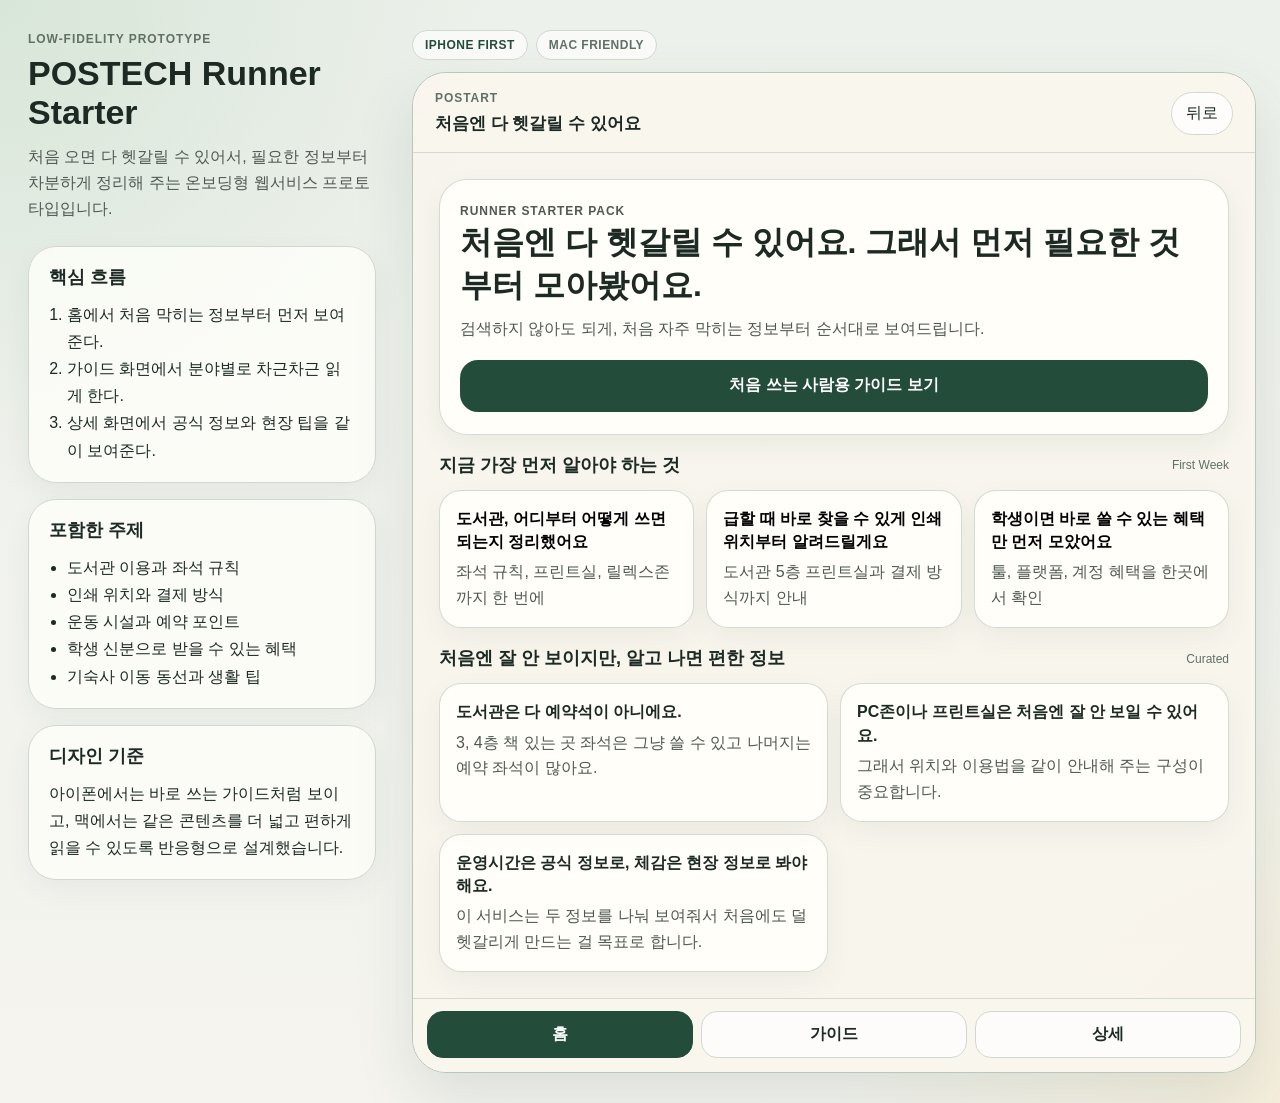
==== docs/index.html @ 5cf9f1f1 "Add seat reservation app guidance" ====
<!DOCTYPE html>
<html lang="ko">
  <head>
    <meta charset="UTF-8" />
    <meta name="viewport" content="width=device-width, initial-scale=1.0" />
    <title>POSTECH Runner Starter Prototype</title>
    <link rel="stylesheet" href="./styles.css?v=3" />
  </head>
  <body>
    <div class="app-shell">
      <aside class="overview-panel">
        <p class="eyebrow">Low-Fidelity Prototype</p>
        <h1>POSTECH Runner Starter</h1>
        <p class="intro">
          처음 오면 다 헷갈릴 수 있어서, 필요한 정보부터 차분하게 정리해 주는
          온보딩형 웹서비스 프로토타입입니다.
        </p>

        <div class="overview-card">
          <h2>핵심 흐름</h2>
          <ol>
            <li>홈에서 처음 막히는 정보부터 먼저 보여준다.</li>
            <li>가이드 화면에서 분야별로 차근차근 읽게 한다.</li>
            <li>상세 화면에서 공식 정보와 현장 팁을 같이 보여준다.</li>
          </ol>
        </div>

        <div class="overview-card">
          <h2>포함한 주제</h2>
          <ul>
            <li>도서관 이용과 좌석 규칙</li>
            <li>인쇄 위치와 결제 방식</li>
            <li>운동 시설과 예약 포인트</li>
            <li>학생 신분으로 받을 수 있는 혜택</li>
            <li>기숙사 이동 동선과 생활 팁</li>
          </ul>
        </div>

        <div class="overview-card desktop-note">
          <h2>디자인 기준</h2>
          <p>
            아이폰에서는 바로 쓰는 가이드처럼 보이고, 맥에서는 같은 콘텐츠를 더
            넓고 편하게 읽을 수 있도록 반응형으로 설계했습니다.
          </p>
        </div>
      </aside>

      <main class="phone-stage">
        <div class="device-caption">
          <span class="device-chip">iPhone First</span>
          <span class="device-chip secondary">Mac Friendly</span>
        </div>

        <div class="phone-frame">
          <header class="top-bar">
            <div>
              <p class="app-name">POSTART</p>
              <strong id="screenTitle">처음엔 다 헷갈릴 수 있어요</strong>
            </div>
            <button class="ghost-btn" id="backButton" disabled>뒤로</button>
          </header>

          <section class="screen active" data-screen="home">
            <div class="hero-card">
              <p class="label">Runner Starter Pack</p>
              <h2>처음엔 다 헷갈릴 수 있어요. 그래서 먼저 필요한 것부터 모아봤어요.</h2>
              <p>
                검색하지 않아도 되게, 처음 자주 막히는 정보부터 순서대로 보여드립니다.
              </p>
              <button class="primary-btn" data-open-screen="guide">처음 쓰는 사람용 가이드 보기</button>
            </div>

            <section class="content-block">
              <div class="block-header">
                <h3>지금 가장 먼저 알아야 하는 것</h3>
                <span>First Week</span>
              </div>
              <div class="card-list">
                <button class="info-card" data-detail="library">
                  <strong>도서관, 어디부터 어떻게 쓰면 되는지 정리했어요</strong>
                  <p>좌석 규칙, 프린트실, 릴렉스존까지 한 번에</p>
                </button>
                <button class="info-card" data-detail="printing">
                  <strong>급할 때 바로 찾을 수 있게 인쇄 위치부터 알려드릴게요</strong>
                  <p>도서관 5층 프린트실과 결제 방식까지 안내</p>
                </button>
                <button class="info-card" data-detail="benefits">
                  <strong>학생이면 바로 쓸 수 있는 혜택만 먼저 모았어요</strong>
                  <p>툴, 플랫폼, 계정 혜택을 한곳에서 확인</p>
                </button>
              </div>
            </section>

            <section class="content-block">
              <div class="block-header">
                <h3>처음엔 잘 안 보이지만, 알고 나면 편한 정보</h3>
                <span>Curated</span>
              </div>
              <div class="tip-stack">
                <article class="tip-card">
                  <strong>도서관은 다 예약석이 아니에요.</strong>
                  <p>3, 4층 책 있는 곳 좌석은 그냥 쓸 수 있고 나머지는 예약 좌석이 많아요.</p>
                </article>
                <article class="tip-card">
                  <strong>PC존이나 프린트실은 처음엔 잘 안 보일 수 있어요.</strong>
                  <p>그래서 위치와 이용법을 같이 안내해 주는 구성이 중요합니다.</p>
                </article>
                <article class="tip-card">
                  <strong>운영시간은 공식 정보로, 체감은 현장 정보로 봐야 해요.</strong>
                  <p>이 서비스는 두 정보를 나눠 보여줘서 처음에도 덜 헷갈리게 만드는 걸 목표로 합니다.</p>
                </article>
              </div>
            </section>
          </section>

          <section class="screen" data-screen="guide">
            <section class="content-block">
              <div class="block-header">
                <h3>처음 쓰는 사람용 전체 가이드</h3>
                <span>5 Topics</span>
              </div>
              <div class="guide-sections">
                <button class="guide-card" data-detail="library">
                  <div>
                    <p class="category-tag">공간 이용</p>
                    <strong>도서관 / 그라운드 / 24 커뮤니티센터</strong>
                  </div>
                  <p>혼자 집중, 팀플, 휴식에 맞는 공간과 규칙을 차근차근 정리</p>
                </button>
                <button class="guide-card" data-detail="printing">
                  <div>
                    <p class="category-tag">인쇄</p>
                    <strong>도서관 프린트실과 대체 동선</strong>
                  </div>
                  <p>어디서, 어떻게, 얼마에 인쇄할 수 있는지 먼저 알려드리기</p>
                </button>
                <button class="guide-card" data-detail="fitness">
                  <div>
                    <p class="category-tag">운동</p>
                    <strong>체육관 / 풋살장 / POSPLEX</strong>
                  </div>
                  <p>무료로 시작할 수 있는 곳과 예약이 필요한 곳을 구분해서 안내</p>
                </button>
                <button class="guide-card" data-detail="benefits">
                  <div>
                    <p class="category-tag">혜택</p>
                    <strong>학생 계정과 쓸 수 있는 툴 모음</strong>
                  </div>
                  <p>놓치기 쉬운 툴, 플랫폼, 학생 자격 혜택을 모아서 정리</p>
                </button>
                <button class="guide-card" data-detail="life">
                  <div>
                    <p class="category-tag">생활 팁</p>
                    <strong>기숙사 이동, 자주 놓치는 규칙, 안전 메모</strong>
                  </div>
                  <p>검색보다 누가 먼저 알려줘야 덜 헤매는 팁들</p>
                </button>
              </div>
            </section>
          </section>

          <section class="screen" data-screen="detail">
            <article class="detail-hero">
              <p id="detailCategory" class="label">공간 이용</p>
              <h2 id="detailTitle">도서관</h2>
              <p id="detailSummary">
                처음 오는 러너가 가장 자주 쓰게 되는 공간. 좌석 규칙과 인쇄 위치를 함께 알면 훨씬 편합니다.
              </p>
              <div class="location-strip">
                <div>
                  <strong id="detailLocationTitle">어디에 있나요?</strong>
                  <p id="detailLocationText">학교 공식 캠퍼스맵에서 건물명을 검색해 위치를 바로 확인할 수 있어요.</p>
                </div>
                <div class="detail-actions">
                  <a
                    id="detailMapLink"
                    class="map-btn"
                    href="https://www.postech.ac.kr/kor/university-introduction/campus_map.do"
                    target="_blank"
                    rel="noreferrer"
                  >
                    캠퍼스 안내에서 보기
                  </a>
                  <a
                    id="detailGuideLink"
                    class="map-btn secondary"
                    href="https://library.postech.ac.kr/about/library-use-guide/byuser-guide/undergraduate-student/"
                    target="_blank"
                    rel="noreferrer"
                  >
                    공식 안내 보기
                  </a>
                </div>
              </div>
            </article>

            <section class="content-block detail-grid">
              <article class="detail-card">
                <h3>이런 사람에게 추천</h3>
                <ul id="detailAudience"></ul>
              </article>

              <article class="detail-card">
                <h3>먼저 알아야 할 것</h3>
                <ul id="detailChecklist"></ul>
              </article>

              <article class="detail-card" id="detailToolCard">
                <h3>준비해두면 좋은 앱/서비스</h3>
                <ul id="detailTools"></ul>
              </article>

              <article class="detail-card">
                <h3>공식 정보</h3>
                <ul id="detailOfficial"></ul>
              </article>

              <article class="detail-card">
                <h3>현장 팁</h3>
                <ul id="detailField"></ul>
              </article>
            </section>
          </section>

          <nav class="bottom-nav">
            <button class="nav-btn active" data-open-screen="home">홈</button>
            <button class="nav-btn" data-open-screen="guide">가이드</button>
            <button class="nav-btn" data-open-screen="detail">상세</button>
          </nav>
        </div>
      </main>
    </div>

    <script src="./app.js?v=3"></script>
  </body>
</html>
---- docs/styles.css ----
:root {
  --bg: #edf1eb;
  --bg-accent: #f4ecdc;
  --ink: #1d2a24;
  --muted: #617066;
  --line: #d0d8cf;
  --card: rgba(255, 254, 249, 0.92);
  --card-strong: #fffef9;
  --soft: #f6f3eb;
  --accent: #234c3b;
  --accent-soft: #dfe9df;
  --radius-xl: 28px;
  --radius-lg: 22px;
  --radius-md: 16px;
  --shadow-lg: 0 24px 60px rgba(35, 76, 59, 0.12);
  --shadow-md: 0 10px 28px rgba(35, 76, 59, 0.06);
}

* {
  box-sizing: border-box;
}

html,
body {
  margin: 0;
  min-height: 100%;
}

body {
  background:
    radial-gradient(circle at top left, rgba(213, 228, 214, 0.88), transparent 30%),
    radial-gradient(circle at bottom right, rgba(246, 236, 213, 0.72), transparent 26%),
    linear-gradient(180deg, var(--bg) 0%, #f5f4ef 100%);
  color: var(--ink);
  font-family: "Pretendard Variable", "Apple SD Gothic Neo", sans-serif;
}

button,
a {
  font: inherit;
}

.app-shell {
  min-height: 100vh;
  display: grid;
  grid-template-columns: 1fr;
}

.overview-panel {
  display: none;
}

.phone-stage {
  width: 100%;
  padding: 0;
}

.device-caption {
  display: none;
}

.device-chip {
  display: inline-flex;
  align-items: center;
  justify-content: center;
  min-height: 30px;
  padding: 0 12px;
  border-radius: 999px;
  background: rgba(255, 255, 255, 0.68);
  border: 1px solid var(--line);
  color: var(--accent);
  font-size: 12px;
  font-weight: 700;
  letter-spacing: 0.04em;
  text-transform: uppercase;
}

.device-chip.secondary {
  color: var(--muted);
}

.phone-frame {
  width: 100%;
  min-height: 100vh;
  background: transparent;
  display: grid;
  grid-template-rows: auto 1fr auto;
}

.top-bar {
  position: sticky;
  top: 0;
  z-index: 10;
  display: flex;
  align-items: center;
  justify-content: space-between;
  gap: 16px;
  padding: env(safe-area-inset-top, 0px) 20px 14px;
  background: rgba(249, 246, 238, 0.92);
  backdrop-filter: blur(16px);
  border-bottom: 1px solid rgba(208, 216, 207, 0.9);
}

.app-name,
.eyebrow,
.label,
.category-tag {
  margin: 0 0 8px;
  color: var(--muted);
  font-size: 12px;
  font-weight: 700;
  letter-spacing: 0.08em;
  text-transform: uppercase;
}

.top-bar strong {
  display: block;
  font-size: 17px;
  line-height: 1.35;
}

.ghost-btn,
.nav-btn,
.info-card,
.guide-card {
  appearance: none;
  border: none;
  background: transparent;
  text-align: left;
}

.ghost-btn {
  flex-shrink: 0;
  padding: 10px 14px;
  border-radius: 999px;
  border: 1px solid var(--line);
  background: rgba(255, 255, 255, 0.8);
  color: var(--ink);
}

.screen {
  display: none;
  padding: 18px 18px 28px;
}

.screen.active {
  display: block;
}

.hero-card,
.detail-hero,
.info-card,
.guide-card,
.tip-card,
.detail-card {
  background: var(--card);
  border: 1px solid rgba(208, 216, 207, 0.92);
  box-shadow: var(--shadow-md);
}

.hero-card,
.detail-hero {
  border-radius: var(--radius-xl);
  padding: 22px 20px;
}

.hero-card h2,
.detail-hero h2 {
  margin: 0 0 10px;
  font-size: 28px;
  line-height: 1.32;
}

.hero-card p,
.detail-hero p,
.intro,
.tip-card p,
.info-card p,
.guide-card p {
  margin: 0;
  color: #4f5852;
  line-height: 1.62;
}

.primary-btn {
  margin-top: 18px;
  width: 100%;
  min-height: 52px;
  padding: 14px 18px;
  border: none;
  border-radius: 18px;
  background: var(--accent);
  color: white;
  font-weight: 700;
}

.content-block {
  margin-top: 18px;
}

.block-header {
  display: flex;
  align-items: center;
  justify-content: space-between;
  gap: 12px;
  margin-bottom: 12px;
}

.block-header h3 {
  margin: 0;
  font-size: 18px;
  line-height: 1.4;
}

.block-header span {
  color: var(--muted);
  font-size: 12px;
  white-space: nowrap;
}

.card-list,
.guide-sections,
.tip-stack,
.detail-grid {
  display: grid;
  gap: 12px;
}

.info-card,
.guide-card,
.tip-card,
.detail-card {
  width: 100%;
  border-radius: var(--radius-lg);
  padding: 16px;
}

.info-card strong,
.guide-card strong,
.tip-card strong {
  display: block;
  margin-bottom: 6px;
  font-size: 16px;
  line-height: 1.45;
}

.category-tag {
  margin-bottom: 6px;
}

.location-strip {
  margin-top: 18px;
  display: grid;
  gap: 14px;
  padding: 14px;
  border-radius: 20px;
  background: var(--accent-soft);
}

.location-strip strong {
  display: block;
  margin-bottom: 6px;
}

.location-strip p {
  color: #365346;
}

.map-btn {
  display: inline-flex;
  align-items: center;
  justify-content: center;
  min-height: 48px;
  padding: 0 16px;
  border-radius: 14px;
  background: var(--accent);
  color: #fff;
  text-decoration: none;
  font-weight: 700;
}

.map-btn.secondary {
  background: rgba(255, 255, 255, 0.84);
  color: var(--accent);
  border: 1px solid rgba(35, 76, 59, 0.18);
}

.detail-actions {
  display: grid;
  gap: 10px;
}

.detail-card h3 {
  margin: 0 0 12px;
  font-size: 16px;
}

.detail-card ul {
  margin: 0;
  padding-left: 18px;
  color: #434d47;
  line-height: 1.72;
}

.bottom-nav {
  position: sticky;
  bottom: 0;
  z-index: 10;
  display: grid;
  grid-template-columns: repeat(3, 1fr);
  gap: 8px;
  padding: 12px 14px calc(14px + env(safe-area-inset-bottom, 0px));
  border-top: 1px solid rgba(208, 216, 207, 0.92);
  background: rgba(249, 246, 238, 0.96);
  backdrop-filter: blur(14px);
}

.nav-btn {
  min-height: 46px;
  padding: 12px 10px;
  text-align: center;
  border-radius: 16px;
  border: 1px solid var(--line);
  background: rgba(255, 255, 255, 0.72);
  color: var(--ink);
  font-weight: 600;
}

.nav-btn.active {
  background: var(--accent);
  color: white;
  border-color: var(--accent);
}

@media (min-width: 760px) {
  .screen {
    padding: 24px;
  }

  .card-list,
  .tip-stack,
  .detail-grid {
    grid-template-columns: repeat(2, minmax(0, 1fr));
  }

  .guide-sections {
    grid-template-columns: repeat(2, minmax(0, 1fr));
  }
}

@media (min-width: 1100px) {
  .app-shell {
    grid-template-columns: 360px minmax(0, 1fr);
    gap: 28px;
    padding: 24px;
  }

  .overview-panel {
    display: block;
    padding: 8px 8px 8px 4px;
  }

  .overview-panel h1 {
    margin: 0 0 12px;
    font-size: 34px;
  }

  .intro {
    margin: 0 0 24px;
  }

  .overview-card {
    background: rgba(255, 255, 250, 0.78);
    border: 1px solid var(--line);
    border-radius: var(--radius-xl);
    padding: 18px 20px;
    margin-bottom: 16px;
    box-shadow: var(--shadow-md);
  }

  .overview-card h2 {
    margin: 0 0 12px;
    font-size: 18px;
  }

  .overview-card ul,
  .overview-card ol,
  .overview-card p {
    margin: 0;
    padding-left: 18px;
    line-height: 1.7;
  }

  .overview-card p {
    padding-left: 0;
  }

  .phone-stage {
    padding: 6px 0;
  }

  .device-caption {
    display: flex;
    gap: 8px;
    margin-bottom: 12px;
  }

  .phone-frame {
    min-height: calc(100vh - 60px);
    max-width: 980px;
    border: 1px solid #bac5bb;
    border-radius: 34px;
    background: rgba(249, 246, 238, 0.9);
    box-shadow: var(--shadow-lg);
    overflow: hidden;
  }

  .top-bar {
    padding: 18px 22px 16px;
  }

  .screen {
    padding: 26px;
  }

  .hero-card h2,
  .detail-hero h2 {
    font-size: 32px;
  }

  .card-list {
    grid-template-columns: repeat(3, minmax(0, 1fr));
  }

  .guide-sections {
    grid-template-columns: repeat(2, minmax(0, 1fr));
  }

  .tip-stack,
  .detail-grid {
    grid-template-columns: repeat(2, minmax(0, 1fr));
  }

  .location-strip {
    grid-template-columns: minmax(0, 1fr) auto;
    align-items: center;
  }

  .detail-actions {
    min-width: 220px;
  }
}
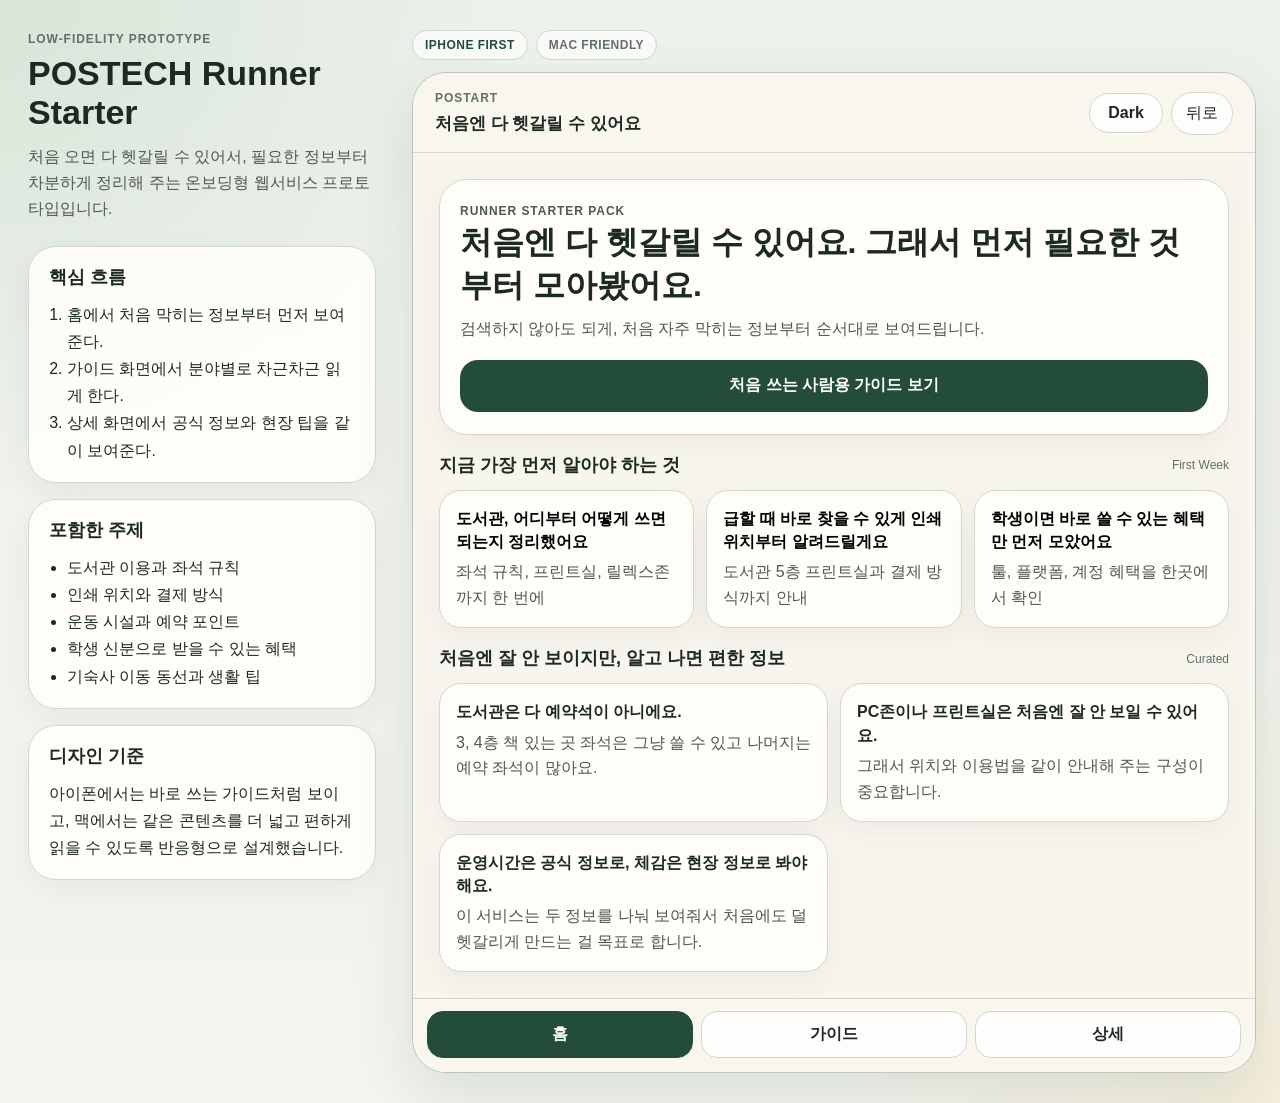
==== commit 923f8a69: "Add light and dark mode toggle" ====
--- a/docs/index.html
+++ b/docs/index.html
@@ -4,7 +4,7 @@
     <meta charset="UTF-8" />
     <meta name="viewport" content="width=device-width, initial-scale=1.0" />
     <title>POSTECH Runner Starter Prototype</title>
-    <link rel="stylesheet" href="./styles.css?v=3" />
+    <link rel="stylesheet" href="./styles.css?v=4" />
   </head>
   <body>
     <div class="app-shell">
@@ -57,7 +57,12 @@
               <p class="app-name">POSTART</p>
               <strong id="screenTitle">처음엔 다 헷갈릴 수 있어요</strong>
             </div>
-            <button class="ghost-btn" id="backButton" disabled>뒤로</button>
+            <div class="top-actions">
+              <button class="theme-toggle" id="themeToggle" type="button" aria-label="다크 모드로 전환">
+                <span id="themeToggleText">Dark</span>
+              </button>
+              <button class="ghost-btn" id="backButton" disabled>뒤로</button>
+            </div>
           </header>
 
           <section class="screen active" data-screen="home">
@@ -231,6 +236,6 @@
       </main>
     </div>
 
-    <script src="./app.js?v=3"></script>
+    <script src="./app.js?v=4"></script>
   </body>
 </html>
--- a/docs/styles.css
+++ b/docs/styles.css
@@ -1,7 +1,11 @@
 :root {
   --bg: #edf1eb;
-  --bg-accent: #f4ecdc;
+  --bg-soft: #f5f4ef;
+  --spot-a: rgba(213, 228, 214, 0.88);
+  --spot-b: rgba(246, 236, 213, 0.72);
   --ink: #1d2a24;
+  --ink-soft: #4f5852;
+  --ink-subtle: #434d47;
   --muted: #617066;
   --line: #d0d8cf;
   --card: rgba(255, 254, 249, 0.92);
@@ -9,6 +13,12 @@
   --soft: #f6f3eb;
   --accent: #234c3b;
   --accent-soft: #dfe9df;
+  --surface: rgba(249, 246, 238, 0.92);
+  --surface-strong: rgba(249, 246, 238, 0.96);
+  --surface-contrast: rgba(255, 255, 255, 0.8);
+  --chip: rgba(255, 255, 255, 0.68);
+  --shell-border: #bac5bb;
+  --accent-border: rgba(35, 76, 59, 0.18);
   --radius-xl: 28px;
   --radius-lg: 22px;
   --radius-md: 16px;
@@ -16,6 +26,31 @@
   --shadow-md: 0 10px 28px rgba(35, 76, 59, 0.06);
 }
 
+body[data-theme="dark"] {
+  --bg: #101715;
+  --bg-soft: #18211d;
+  --spot-a: rgba(47, 85, 70, 0.32);
+  --spot-b: rgba(118, 91, 44, 0.22);
+  --ink: #eef4ef;
+  --ink-soft: #d7e1db;
+  --ink-subtle: #c8d2cb;
+  --muted: #9eb0a4;
+  --line: #32413a;
+  --card: rgba(25, 33, 29, 0.88);
+  --card-strong: #1c2420;
+  --soft: #202923;
+  --accent: #8ac8a7;
+  --accent-soft: rgba(42, 62, 52, 0.96);
+  --surface: rgba(18, 25, 22, 0.92);
+  --surface-strong: rgba(18, 25, 22, 0.96);
+  --surface-contrast: rgba(34, 43, 38, 0.92);
+  --chip: rgba(31, 40, 35, 0.88);
+  --shell-border: #32413a;
+  --accent-border: rgba(138, 200, 167, 0.24);
+  --shadow-lg: 0 24px 60px rgba(0, 0, 0, 0.32);
+  --shadow-md: 0 10px 28px rgba(0, 0, 0, 0.22);
+}
+
 * {
   box-sizing: border-box;
 }
@@ -28,11 +63,14 @@
 
 body {
   background:
-    radial-gradient(circle at top left, rgba(213, 228, 214, 0.88), transparent 30%),
-    radial-gradient(circle at bottom right, rgba(246, 236, 213, 0.72), transparent 26%),
-    linear-gradient(180deg, var(--bg) 0%, #f5f4ef 100%);
+    radial-gradient(circle at top left, var(--spot-a), transparent 30%),
+    radial-gradient(circle at bottom right, var(--spot-b), transparent 26%),
+    linear-gradient(180deg, var(--bg) 0%, var(--bg-soft) 100%);
   color: var(--ink);
   font-family: "Pretendard Variable", "Apple SD Gothic Neo", sans-serif;
+  transition:
+    background 0.25s ease,
+    color 0.25s ease;
 }
 
 button,
@@ -66,7 +104,7 @@
   min-height: 30px;
   padding: 0 12px;
   border-radius: 999px;
-  background: rgba(255, 255, 255, 0.68);
+  background: var(--chip);
   border: 1px solid var(--line);
   color: var(--accent);
   font-size: 12px;
@@ -96,9 +134,15 @@
   justify-content: space-between;
   gap: 16px;
   padding: env(safe-area-inset-top, 0px) 20px 14px;
-  background: rgba(249, 246, 238, 0.92);
+  background: var(--surface);
   backdrop-filter: blur(16px);
-  border-bottom: 1px solid rgba(208, 216, 207, 0.9);
+  border-bottom: 1px solid var(--line);
+}
+
+.top-actions {
+  display: flex;
+  align-items: center;
+  gap: 8px;
 }
 
 .app-name,
@@ -134,8 +178,20 @@
   padding: 10px 14px;
   border-radius: 999px;
   border: 1px solid var(--line);
-  background: rgba(255, 255, 255, 0.8);
+  background: var(--surface-contrast);
   color: var(--ink);
+}
+
+.theme-toggle {
+  flex-shrink: 0;
+  min-width: 74px;
+  padding: 10px 14px;
+  border: 1px solid var(--line);
+  border-radius: 999px;
+  background: var(--surface-contrast);
+  color: var(--ink);
+  text-align: center;
+  font-weight: 700;
 }
 
 .screen {
@@ -154,7 +210,7 @@
 .tip-card,
 .detail-card {
   background: var(--card);
-  border: 1px solid rgba(208, 216, 207, 0.92);
+  border: 1px solid var(--line);
   box-shadow: var(--shadow-md);
 }
 
@@ -178,7 +234,7 @@
 .info-card p,
 .guide-card p {
   margin: 0;
-  color: #4f5852;
+  color: var(--ink-soft);
   line-height: 1.62;
 }
 
@@ -263,7 +319,7 @@
 }
 
 .location-strip p {
-  color: #365346;
+  color: var(--ink-soft);
 }
 
 .map-btn {
@@ -280,9 +336,9 @@
 }
 
 .map-btn.secondary {
-  background: rgba(255, 255, 255, 0.84);
+  background: var(--surface-contrast);
   color: var(--accent);
-  border: 1px solid rgba(35, 76, 59, 0.18);
+  border: 1px solid var(--accent-border);
 }
 
 .detail-actions {
@@ -298,7 +354,7 @@
 .detail-card ul {
   margin: 0;
   padding-left: 18px;
-  color: #434d47;
+  color: var(--ink-subtle);
   line-height: 1.72;
 }
 
@@ -310,8 +366,8 @@
   grid-template-columns: repeat(3, 1fr);
   gap: 8px;
   padding: 12px 14px calc(14px + env(safe-area-inset-bottom, 0px));
-  border-top: 1px solid rgba(208, 216, 207, 0.92);
-  background: rgba(249, 246, 238, 0.96);
+  border-top: 1px solid var(--line);
+  background: var(--surface-strong);
   backdrop-filter: blur(14px);
 }
 
@@ -321,7 +377,7 @@
   text-align: center;
   border-radius: 16px;
   border: 1px solid var(--line);
-  background: rgba(255, 255, 255, 0.72);
+  background: var(--surface-contrast);
   color: var(--ink);
   font-weight: 600;
 }
@@ -370,7 +426,7 @@
   }
 
   .overview-card {
-    background: rgba(255, 255, 250, 0.78);
+    background: var(--card);
     border: 1px solid var(--line);
     border-radius: var(--radius-xl);
     padding: 18px 20px;
@@ -408,9 +464,9 @@
   .phone-frame {
     min-height: calc(100vh - 60px);
     max-width: 980px;
-    border: 1px solid #bac5bb;
+    border: 1px solid var(--shell-border);
     border-radius: 34px;
-    background: rgba(249, 246, 238, 0.9);
+    background: var(--surface);
     box-shadow: var(--shadow-lg);
     overflow: hidden;
   }
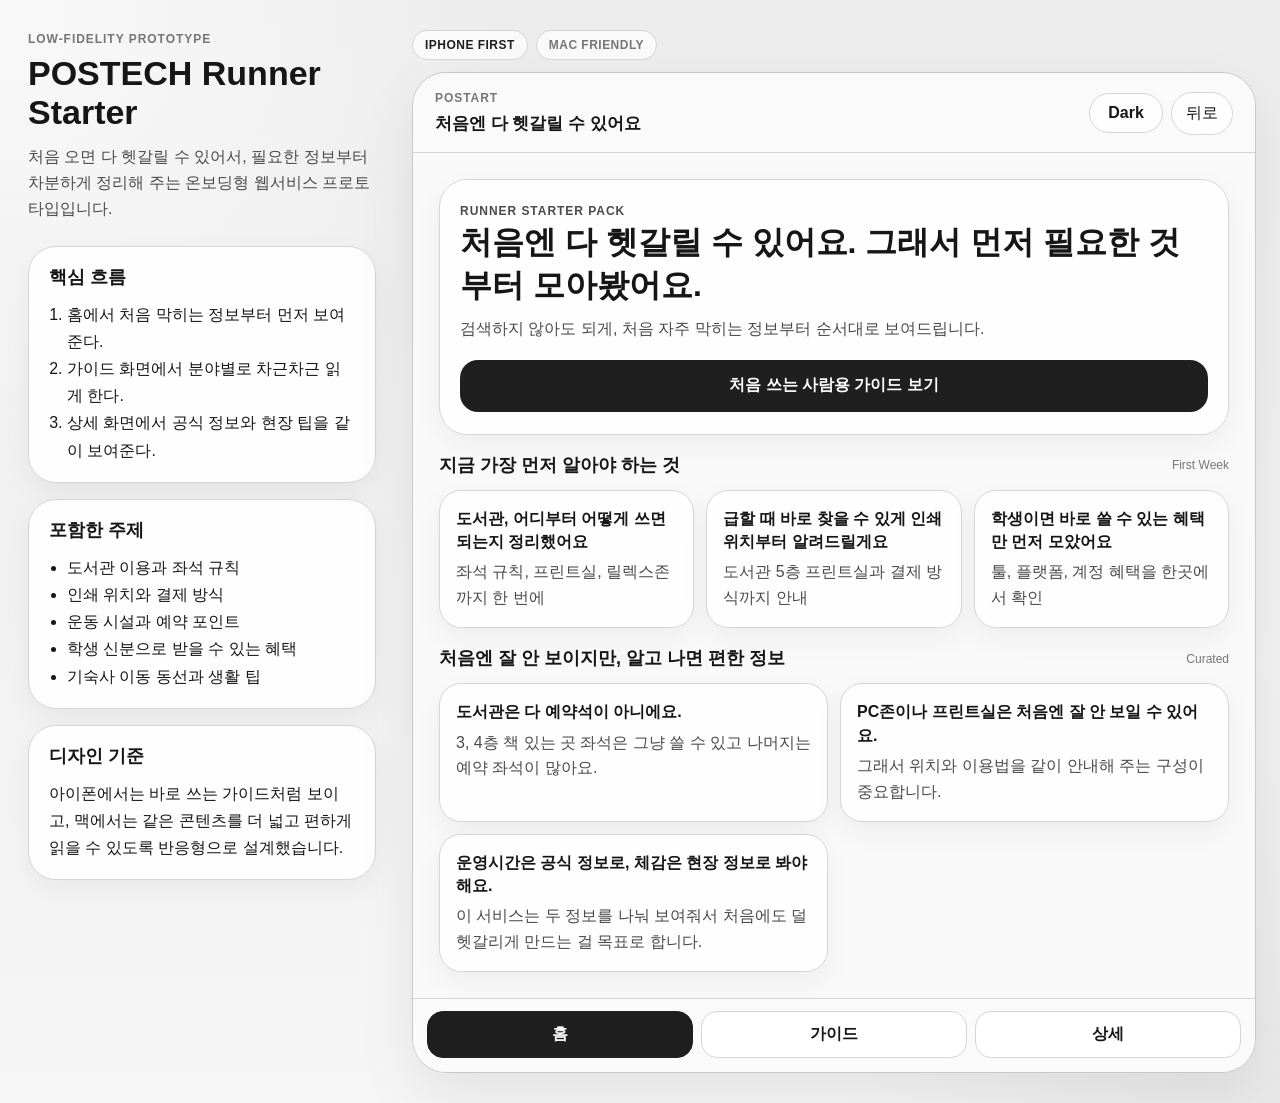
==== commit 72731f7c: "Bust cache for monochrome theme" ====
--- a/docs/index.html
+++ b/docs/index.html
@@ -4,7 +4,7 @@
     <meta charset="UTF-8" />
     <meta name="viewport" content="width=device-width, initial-scale=1.0" />
     <title>POSTECH Runner Starter Prototype</title>
-    <link rel="stylesheet" href="./styles.css?v=4" />
+    <link rel="stylesheet" href="./styles.css?v=5" />
   </head>
   <body>
     <div class="app-shell">
@@ -236,6 +236,6 @@
       </main>
     </div>
 
-    <script src="./app.js?v=4"></script>
+    <script src="./app.js?v=5"></script>
   </body>
 </html>
--- a/docs/styles.css
+++ b/docs/styles.css
@@ -1,54 +1,54 @@
 :root {
-  --bg: #edf1eb;
-  --bg-soft: #f5f4ef;
-  --spot-a: rgba(213, 228, 214, 0.88);
-  --spot-b: rgba(246, 236, 213, 0.72);
-  --ink: #1d2a24;
-  --ink-soft: #4f5852;
-  --ink-subtle: #434d47;
-  --muted: #617066;
-  --line: #d0d8cf;
-  --card: rgba(255, 254, 249, 0.92);
-  --card-strong: #fffef9;
-  --soft: #f6f3eb;
-  --accent: #234c3b;
-  --accent-soft: #dfe9df;
-  --surface: rgba(249, 246, 238, 0.92);
-  --surface-strong: rgba(249, 246, 238, 0.96);
-  --surface-contrast: rgba(255, 255, 255, 0.8);
-  --chip: rgba(255, 255, 255, 0.68);
-  --shell-border: #bac5bb;
-  --accent-border: rgba(35, 76, 59, 0.18);
+  --bg: #ececec;
+  --bg-soft: #f6f6f6;
+  --spot-a: rgba(255, 255, 255, 0.7);
+  --spot-b: rgba(208, 208, 208, 0.35);
+  --ink: #161616;
+  --ink-soft: #4a4a4a;
+  --ink-subtle: #5a5a5a;
+  --muted: #767676;
+  --line: #d5d5d5;
+  --card: rgba(255, 255, 255, 0.9);
+  --card-strong: #ffffff;
+  --soft: #efefef;
+  --accent: #1f1f1f;
+  --accent-soft: #e7e7e7;
+  --surface: rgba(250, 250, 250, 0.94);
+  --surface-strong: rgba(250, 250, 250, 0.98);
+  --surface-contrast: rgba(255, 255, 255, 0.88);
+  --chip: rgba(255, 255, 255, 0.72);
+  --shell-border: #c8c8c8;
+  --accent-border: rgba(31, 31, 31, 0.12);
   --radius-xl: 28px;
   --radius-lg: 22px;
   --radius-md: 16px;
-  --shadow-lg: 0 24px 60px rgba(35, 76, 59, 0.12);
-  --shadow-md: 0 10px 28px rgba(35, 76, 59, 0.06);
+  --shadow-lg: 0 24px 60px rgba(0, 0, 0, 0.08);
+  --shadow-md: 0 10px 28px rgba(0, 0, 0, 0.05);
 }
 
 body[data-theme="dark"] {
-  --bg: #101715;
-  --bg-soft: #18211d;
-  --spot-a: rgba(47, 85, 70, 0.32);
-  --spot-b: rgba(118, 91, 44, 0.22);
-  --ink: #eef4ef;
-  --ink-soft: #d7e1db;
-  --ink-subtle: #c8d2cb;
-  --muted: #9eb0a4;
-  --line: #32413a;
-  --card: rgba(25, 33, 29, 0.88);
-  --card-strong: #1c2420;
-  --soft: #202923;
-  --accent: #8ac8a7;
-  --accent-soft: rgba(42, 62, 52, 0.96);
-  --surface: rgba(18, 25, 22, 0.92);
-  --surface-strong: rgba(18, 25, 22, 0.96);
-  --surface-contrast: rgba(34, 43, 38, 0.92);
-  --chip: rgba(31, 40, 35, 0.88);
-  --shell-border: #32413a;
-  --accent-border: rgba(138, 200, 167, 0.24);
-  --shadow-lg: 0 24px 60px rgba(0, 0, 0, 0.32);
-  --shadow-md: 0 10px 28px rgba(0, 0, 0, 0.22);
+  --bg: #101010;
+  --bg-soft: #171717;
+  --spot-a: rgba(255, 255, 255, 0.04);
+  --spot-b: rgba(180, 180, 180, 0.06);
+  --ink: #f5f5f5;
+  --ink-soft: #dfdfdf;
+  --ink-subtle: #cfcfcf;
+  --muted: #a8a8a8;
+  --line: #343434;
+  --card: rgba(28, 28, 28, 0.94);
+  --card-strong: #222222;
+  --soft: #252525;
+  --accent: #f0f0f0;
+  --accent-soft: rgba(38, 38, 38, 0.98);
+  --surface: rgba(18, 18, 18, 0.94);
+  --surface-strong: rgba(18, 18, 18, 0.98);
+  --surface-contrast: rgba(36, 36, 36, 0.96);
+  --chip: rgba(40, 40, 40, 0.92);
+  --shell-border: #383838;
+  --accent-border: rgba(240, 240, 240, 0.16);
+  --shadow-lg: 0 24px 60px rgba(0, 0, 0, 0.34);
+  --shadow-md: 0 10px 28px rgba(0, 0, 0, 0.24);
 }
 
 * {
@@ -289,6 +289,7 @@
   width: 100%;
   border-radius: var(--radius-lg);
   padding: 16px;
+  color: var(--ink);
 }
 
 .info-card strong,
@@ -298,6 +299,7 @@
   margin-bottom: 6px;
   font-size: 16px;
   line-height: 1.45;
+  color: var(--ink);
 }
 
 .category-tag {
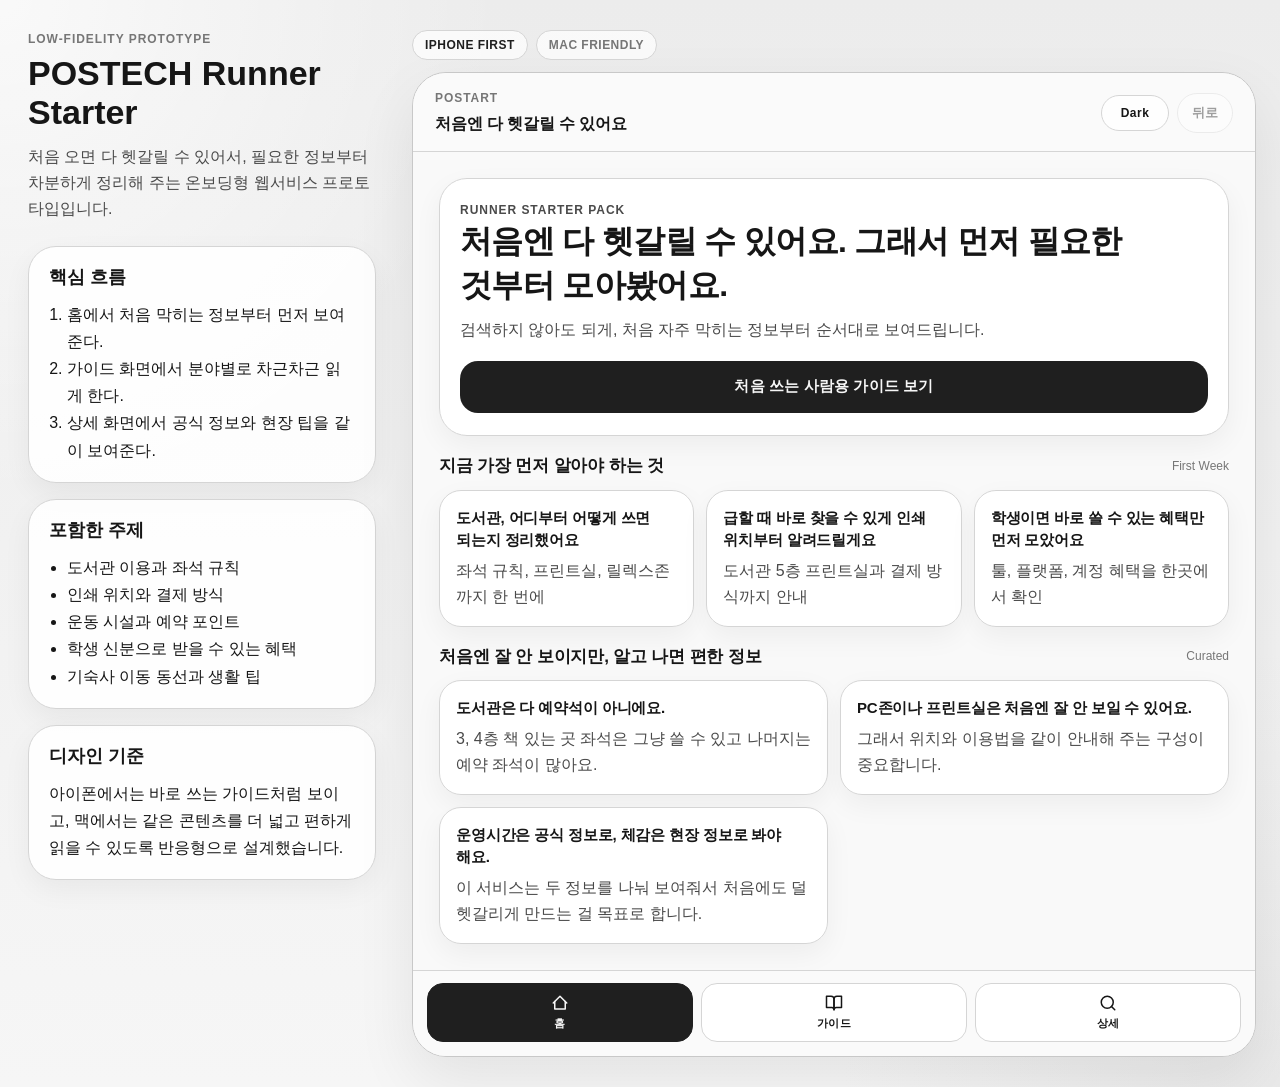
==== commit e6d492e7: "Polish UI for final submission Add screen transition animations, card hover/active interactions, bot" ====
--- a/docs/index.html
+++ b/docs/index.html
@@ -4,7 +4,7 @@
     <meta charset="UTF-8" />
     <meta name="viewport" content="width=device-width, initial-scale=1.0" />
     <title>POSTECH Runner Starter Prototype</title>
-    <link rel="stylesheet" href="./styles.css?v=5" />
+    <link rel="stylesheet" href="./styles-mono.css?v=1" />
   </head>
   <body>
     <div class="app-shell">
@@ -228,14 +228,23 @@
           </section>
 
           <nav class="bottom-nav">
-            <button class="nav-btn active" data-open-screen="home">홈</button>
-            <button class="nav-btn" data-open-screen="guide">가이드</button>
-            <button class="nav-btn" data-open-screen="detail">상세</button>
+            <button class="nav-btn active" data-open-screen="home">
+              <svg width="18" height="18" viewBox="0 0 24 24" fill="none" stroke="currentColor" stroke-width="2" stroke-linecap="round" stroke-linejoin="round"><path d="M3 12L12 3l9 9"/><path d="M5 10v10h14V10"/></svg>
+              <span>홈</span>
+            </button>
+            <button class="nav-btn" data-open-screen="guide">
+              <svg width="18" height="18" viewBox="0 0 24 24" fill="none" stroke="currentColor" stroke-width="2" stroke-linecap="round" stroke-linejoin="round"><path d="M2 3h6a4 4 0 0 1 4 4v14a3 3 0 0 0-3-3H2z"/><path d="M22 3h-6a4 4 0 0 0-4 4v14a3 3 0 0 1 3-3h7z"/></svg>
+              <span>가이드</span>
+            </button>
+            <button class="nav-btn" data-open-screen="detail">
+              <svg width="18" height="18" viewBox="0 0 24 24" fill="none" stroke="currentColor" stroke-width="2" stroke-linecap="round" stroke-linejoin="round"><circle cx="11" cy="11" r="8"/><line x1="21" y1="21" x2="16.65" y2="16.65"/></svg>
+              <span>상세</span>
+            </button>
           </nav>
         </div>
       </main>
     </div>
 
-    <script src="./app.js?v=5"></script>
+    <script src="./app-main.js?v=1"></script>
   </body>
 </html>
--- a/docs/styles-mono.css
+++ b/docs/styles-mono.css
@@ -0,0 +1,634 @@
+:root {
+  --bg: #ececec;
+  --bg-soft: #f6f6f6;
+  --spot-a: rgba(255, 255, 255, 0.7);
+  --spot-b: rgba(208, 208, 208, 0.35);
+  --ink: #161616;
+  --ink-soft: #4a4a4a;
+  --ink-subtle: #5a5a5a;
+  --muted: #767676;
+  --line: #d5d5d5;
+  --card: rgba(255, 255, 255, 0.9);
+  --card-strong: #ffffff;
+  --soft: #efefef;
+  --accent: #1f1f1f;
+  --accent-soft: #e7e7e7;
+  --surface: rgba(250, 250, 250, 0.94);
+  --surface-strong: rgba(250, 250, 250, 0.98);
+  --surface-contrast: rgba(255, 255, 255, 0.88);
+  --chip: rgba(255, 255, 255, 0.72);
+  --shell-border: #c8c8c8;
+  --accent-border: rgba(31, 31, 31, 0.12);
+  --accent-ink: #f6f6f6;
+  --radius-xl: 28px;
+  --radius-lg: 22px;
+  --radius-md: 16px;
+  --shadow-lg: 0 24px 60px rgba(0, 0, 0, 0.08);
+  --shadow-md: 0 10px 28px rgba(0, 0, 0, 0.05);
+}
+
+body[data-theme="dark"] {
+  --bg: #101010;
+  --bg-soft: #171717;
+  --spot-a: rgba(255, 255, 255, 0.04);
+  --spot-b: rgba(180, 180, 180, 0.06);
+  --ink: #f5f5f5;
+  --ink-soft: #dfdfdf;
+  --ink-subtle: #cfcfcf;
+  --muted: #a8a8a8;
+  --line: #343434;
+  --card: rgba(28, 28, 28, 0.94);
+  --card-strong: #222222;
+  --soft: #252525;
+  --accent: #626262;
+  --accent-soft: rgba(38, 38, 38, 0.98);
+  --surface: rgba(18, 18, 18, 0.94);
+  --surface-strong: rgba(18, 18, 18, 0.98);
+  --surface-contrast: rgba(36, 36, 36, 0.96);
+  --chip: rgba(40, 40, 40, 0.92);
+  --shell-border: #383838;
+  --accent-border: rgba(240, 240, 240, 0.16);
+  --accent-ink: #f7f7f7;
+  --shadow-lg: 0 24px 60px rgba(0, 0, 0, 0.34);
+  --shadow-md: 0 10px 28px rgba(0, 0, 0, 0.24);
+}
+
+* {
+  box-sizing: border-box;
+}
+
+html,
+body {
+  margin: 0;
+  min-height: 100%;
+}
+
+body {
+  background:
+    radial-gradient(circle at top left, var(--spot-a), transparent 30%),
+    radial-gradient(circle at bottom right, var(--spot-b), transparent 26%),
+    linear-gradient(180deg, var(--bg) 0%, var(--bg-soft) 100%);
+  color: var(--ink);
+  font-family: "Pretendard Variable", "Apple SD Gothic Neo", sans-serif;
+  transition:
+    background 0.25s ease,
+    color 0.25s ease;
+}
+
+button,
+a {
+  font: inherit;
+}
+
+.app-shell {
+  min-height: 100vh;
+  display: grid;
+  grid-template-columns: 1fr;
+}
+
+.overview-panel {
+  display: none;
+}
+
+.phone-stage {
+  width: 100%;
+  padding: 0;
+}
+
+.device-caption {
+  display: none;
+}
+
+.device-chip {
+  display: inline-flex;
+  align-items: center;
+  justify-content: center;
+  min-height: 30px;
+  padding: 0 12px;
+  border-radius: 999px;
+  background: var(--chip);
+  border: 1px solid var(--line);
+  color: var(--accent);
+  font-size: 12px;
+  font-weight: 700;
+  letter-spacing: 0.04em;
+  text-transform: uppercase;
+}
+
+.device-chip.secondary {
+  color: var(--muted);
+}
+
+.phone-frame {
+  width: 100%;
+  min-height: 100vh;
+  background: transparent;
+  display: grid;
+  grid-template-rows: auto 1fr auto;
+}
+
+.top-bar {
+  position: sticky;
+  top: 0;
+  z-index: 10;
+  display: flex;
+  align-items: center;
+  justify-content: space-between;
+  gap: 16px;
+  padding: env(safe-area-inset-top, 0px) 20px 14px;
+  background: var(--surface);
+  backdrop-filter: blur(16px);
+  border-bottom: 1px solid var(--line);
+}
+
+.top-actions {
+  display: flex;
+  align-items: center;
+  gap: 8px;
+}
+
+.app-name,
+.eyebrow,
+.label,
+.category-tag {
+  margin: 0 0 8px;
+  color: var(--muted);
+  font-size: 12px;
+  font-weight: 700;
+  letter-spacing: 0.08em;
+  text-transform: uppercase;
+}
+
+.top-bar strong {
+  display: block;
+  font-size: 16px;
+  line-height: 1.35;
+  letter-spacing: -0.01em;
+  word-break: keep-all;
+}
+
+.ghost-btn,
+.nav-btn,
+.info-card,
+.guide-card {
+  appearance: none;
+  border: none;
+  background: transparent;
+  text-align: left;
+}
+
+.ghost-btn {
+  flex-shrink: 0;
+  padding: 10px 14px;
+  border-radius: 999px;
+  border: 1px solid var(--line);
+  background: var(--surface-contrast);
+  color: var(--ink);
+  font-size: 13px;
+  font-weight: 600;
+  transition: background 0.15s ease, transform 0.12s ease;
+}
+
+.ghost-btn:not(:disabled):active {
+  transform: scale(0.95);
+}
+
+.theme-toggle {
+  flex-shrink: 0;
+  min-width: 68px;
+  padding: 10px 14px;
+  border: 1px solid var(--line);
+  border-radius: 999px;
+  background: var(--surface-contrast);
+  color: var(--ink);
+  text-align: center;
+  font-weight: 700;
+  font-size: 12px;
+  letter-spacing: 0.04em;
+  transition: background 0.15s ease, transform 0.12s ease;
+}
+
+.theme-toggle:active {
+  transform: scale(0.95);
+}
+
+/* Focus states */
+button:focus-visible,
+a:focus-visible {
+  outline: 2px solid var(--accent);
+  outline-offset: 2px;
+}
+
+::selection {
+  background: var(--accent);
+  color: var(--accent-ink);
+}
+
+.screen {
+  display: none;
+  padding: 18px 18px 28px;
+  animation: screenIn 0.3s ease both;
+}
+
+.screen.active {
+  display: block;
+}
+
+@keyframes screenIn {
+  from {
+    opacity: 0;
+    transform: translateY(8px);
+  }
+  to {
+    opacity: 1;
+    transform: translateY(0);
+  }
+}
+
+.hero-card,
+.detail-hero,
+.info-card,
+.guide-card,
+.tip-card,
+.detail-card {
+  background: var(--card);
+  border: 1px solid var(--line);
+  box-shadow: var(--shadow-md);
+}
+
+.hero-card,
+.detail-hero {
+  border-radius: var(--radius-xl);
+  padding: 22px 20px;
+}
+
+.hero-card h2,
+.detail-hero h2 {
+  margin: 0 0 10px;
+  font-size: 26px;
+  line-height: 1.36;
+  letter-spacing: -0.02em;
+  word-break: keep-all;
+}
+
+.hero-card p,
+.detail-hero p,
+.intro,
+.tip-card p,
+.info-card p,
+.guide-card p {
+  margin: 0;
+  color: var(--ink-soft);
+  line-height: 1.62;
+}
+
+.primary-btn {
+  margin-top: 18px;
+  width: 100%;
+  min-height: 52px;
+  padding: 14px 18px;
+  border: none;
+  border-radius: 18px;
+  background: var(--accent);
+  color: var(--accent-ink) !important;
+  font-weight: 700;
+  font-size: 15px;
+  letter-spacing: 0.01em;
+  transition: transform 0.12s ease, opacity 0.12s ease;
+}
+
+.primary-btn:active {
+  transform: scale(0.97);
+  opacity: 0.85;
+}
+
+.content-block {
+  margin-top: 18px;
+}
+
+.block-header {
+  display: flex;
+  align-items: center;
+  justify-content: space-between;
+  gap: 12px;
+  margin-bottom: 12px;
+}
+
+.block-header h3 {
+  margin: 0;
+  font-size: 17px;
+  line-height: 1.4;
+  letter-spacing: -0.01em;
+  word-break: keep-all;
+}
+
+.block-header span {
+  color: var(--muted);
+  font-size: 12px;
+  white-space: nowrap;
+}
+
+.card-list,
+.guide-sections,
+.tip-stack,
+.detail-grid {
+  display: grid;
+  gap: 12px;
+}
+
+.info-card,
+.guide-card,
+.tip-card,
+.detail-card {
+  width: 100%;
+  border-radius: var(--radius-lg);
+  padding: 16px;
+  color: var(--ink);
+  transition: transform 0.18s ease, box-shadow 0.18s ease;
+}
+
+.info-card:hover,
+.guide-card:hover {
+  transform: translateY(-2px);
+  box-shadow: var(--shadow-lg);
+}
+
+.info-card:active,
+.guide-card:active {
+  transform: scale(0.98);
+  box-shadow: var(--shadow-md);
+}
+
+button, a, [role="button"] {
+  cursor: pointer;
+}
+
+button:disabled {
+  cursor: default;
+  opacity: 0.4;
+}
+
+.info-card strong,
+.guide-card strong,
+.tip-card strong {
+  display: block;
+  margin-bottom: 6px;
+  font-size: 15px;
+  line-height: 1.5;
+  letter-spacing: -0.01em;
+  color: var(--ink);
+  word-break: keep-all;
+}
+
+.category-tag {
+  margin-bottom: 6px;
+  display: inline-block;
+  padding: 3px 8px;
+  border-radius: 6px;
+  background: var(--soft);
+  font-size: 11px;
+}
+
+.location-strip {
+  margin-top: 18px;
+  display: grid;
+  gap: 14px;
+  padding: 16px;
+  border-radius: 20px;
+  background: var(--accent-soft);
+  border: 1px solid var(--line);
+}
+
+.location-strip strong {
+  display: block;
+  margin-bottom: 6px;
+}
+
+.location-strip p {
+  color: var(--ink-soft);
+}
+
+.map-btn {
+  display: inline-flex;
+  align-items: center;
+  justify-content: center;
+  min-height: 48px;
+  padding: 0 16px;
+  border-radius: 14px;
+  background: var(--accent);
+  color: var(--accent-ink) !important;
+  text-decoration: none;
+  font-weight: 700;
+  font-size: 14px;
+  transition: transform 0.12s ease, opacity 0.12s ease;
+}
+
+.map-btn:active {
+  transform: scale(0.97);
+  opacity: 0.85;
+}
+
+.map-btn.secondary {
+  background: var(--surface-contrast);
+  color: var(--ink) !important;
+  border: 1px solid var(--accent-border);
+}
+
+.detail-actions {
+  display: grid;
+  gap: 10px;
+}
+
+.detail-card h3 {
+  margin: 0 0 12px;
+  font-size: 14px;
+  font-weight: 700;
+  letter-spacing: 0.04em;
+  text-transform: uppercase;
+  color: var(--muted);
+}
+
+.detail-card ul {
+  margin: 0;
+  padding-left: 18px;
+  color: var(--ink-subtle);
+  line-height: 1.72;
+  font-size: 14px;
+}
+
+.detail-card ul li + li {
+  margin-top: 6px;
+}
+
+.detail-card {
+  border-left: 3px solid var(--line);
+}
+
+.detail-card:first-child {
+  border-left-color: var(--accent);
+}
+
+.bottom-nav {
+  position: sticky;
+  bottom: 0;
+  z-index: 10;
+  display: grid;
+  grid-template-columns: repeat(3, 1fr);
+  gap: 8px;
+  padding: 12px 14px calc(14px + env(safe-area-inset-bottom, 0px));
+  border-top: 1px solid var(--line);
+  background: var(--surface-strong);
+  backdrop-filter: blur(14px);
+}
+
+.nav-btn {
+  display: flex;
+  flex-direction: column;
+  align-items: center;
+  justify-content: center;
+  gap: 4px;
+  min-height: 52px;
+  padding: 10px 10px;
+  text-align: center;
+  border-radius: 16px;
+  border: 1px solid var(--line);
+  background: var(--surface-contrast);
+  color: var(--ink);
+  font-weight: 600;
+  font-size: 11px;
+  letter-spacing: 0.02em;
+  transition: background 0.18s ease, color 0.18s ease, transform 0.12s ease;
+}
+
+.nav-btn:active {
+  transform: scale(0.95);
+}
+
+.nav-btn svg {
+  flex-shrink: 0;
+}
+
+.nav-btn.active {
+  background: var(--accent);
+  color: var(--accent-ink) !important;
+  border-color: var(--accent);
+}
+
+@media (min-width: 760px) {
+  .screen {
+    padding: 24px;
+  }
+
+  .card-list,
+  .tip-stack,
+  .detail-grid {
+    grid-template-columns: repeat(2, minmax(0, 1fr));
+  }
+
+  .guide-sections {
+    grid-template-columns: repeat(2, minmax(0, 1fr));
+  }
+}
+
+@media (min-width: 1100px) {
+  .app-shell {
+    grid-template-columns: 360px minmax(0, 1fr);
+    gap: 28px;
+    padding: 24px;
+  }
+
+  .overview-panel {
+    display: block;
+    padding: 8px 8px 8px 4px;
+  }
+
+  .overview-panel h1 {
+    margin: 0 0 12px;
+    font-size: 34px;
+  }
+
+  .intro {
+    margin: 0 0 24px;
+  }
+
+  .overview-card {
+    background: var(--card);
+    border: 1px solid var(--line);
+    border-radius: var(--radius-xl);
+    padding: 18px 20px;
+    margin-bottom: 16px;
+    box-shadow: var(--shadow-md);
+  }
+
+  .overview-card h2 {
+    margin: 0 0 12px;
+    font-size: 18px;
+  }
+
+  .overview-card ul,
+  .overview-card ol,
+  .overview-card p {
+    margin: 0;
+    padding-left: 18px;
+    line-height: 1.7;
+  }
+
+  .overview-card p {
+    padding-left: 0;
+  }
+
+  .phone-stage {
+    padding: 6px 0;
+  }
+
+  .device-caption {
+    display: flex;
+    gap: 8px;
+    margin-bottom: 12px;
+  }
+
+  .phone-frame {
+    min-height: calc(100vh - 60px);
+    max-width: 980px;
+    border: 1px solid var(--shell-border);
+    border-radius: 34px;
+    background: var(--surface);
+    box-shadow: var(--shadow-lg);
+    overflow: hidden;
+  }
+
+  .top-bar {
+    padding: 18px 22px 16px;
+  }
+
+  .screen {
+    padding: 26px;
+  }
+
+  .hero-card h2,
+  .detail-hero h2 {
+    font-size: 32px;
+  }
+
+  .card-list {
+    grid-template-columns: repeat(3, minmax(0, 1fr));
+  }
+
+  .guide-sections {
+    grid-template-columns: repeat(2, minmax(0, 1fr));
+  }
+
+  .tip-stack,
+  .detail-grid {
+    grid-template-columns: repeat(2, minmax(0, 1fr));
+  }
+
+  .location-strip {
+    grid-template-columns: minmax(0, 1fr) auto;
+    align-items: center;
+  }
+
+  .detail-actions {
+    min-width: 220px;
+  }
+}
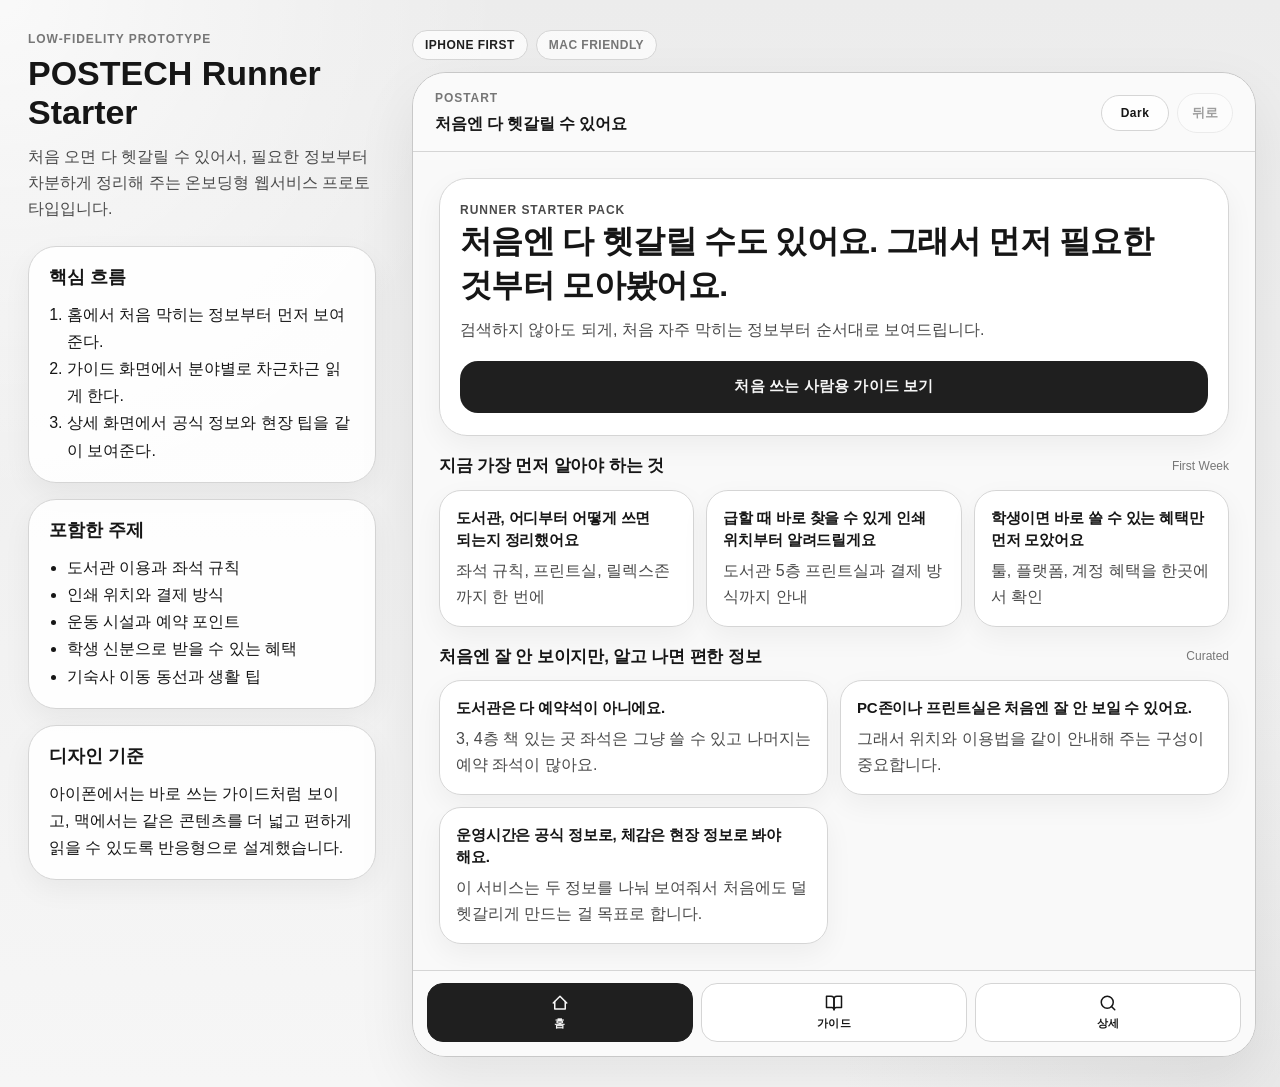
==== commit a390571f: "Change wording to 처음엔 다 헷갈릴 수도 있어요 Co-Authored-By: Claude Opus 4.6 <noreply@anthropic.com>" ====
--- a/docs/index.html
+++ b/docs/index.html
@@ -55,7 +55,7 @@
           <header class="top-bar">
             <div>
               <p class="app-name">POSTART</p>
-              <strong id="screenTitle">처음엔 다 헷갈릴 수 있어요</strong>
+              <strong id="screenTitle">처음엔 다 헷갈릴 수도 있어요</strong>
             </div>
             <div class="top-actions">
               <button class="theme-toggle" id="themeToggle" type="button" aria-label="다크 모드로 전환">
@@ -68,7 +68,7 @@
           <section class="screen active" data-screen="home">
             <div class="hero-card">
               <p class="label">Runner Starter Pack</p>
-              <h2>처음엔 다 헷갈릴 수 있어요. 그래서 먼저 필요한 것부터 모아봤어요.</h2>
+              <h2>처음엔 다 헷갈릴 수도 있어요. 그래서 먼저 필요한 것부터 모아봤어요.</h2>
               <p>
                 검색하지 않아도 되게, 처음 자주 막히는 정보부터 순서대로 보여드립니다.
               </p>
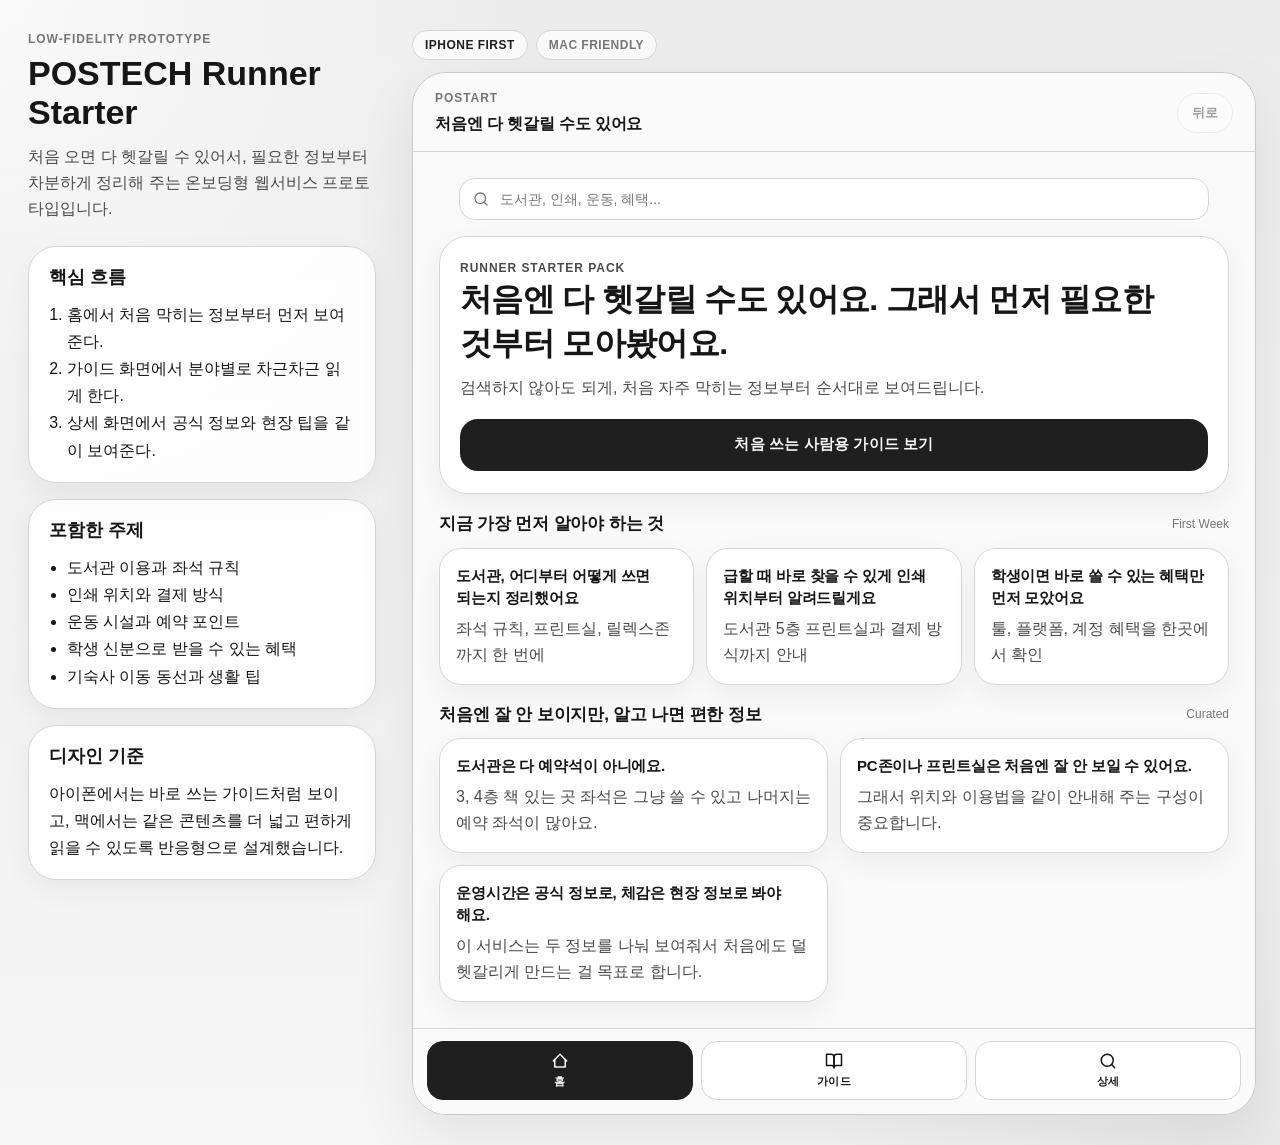
==== commit c2bebd4f: "Add photo gallery, search, and recommended apps - Add 18 field photos with horizontal scroll strip a" ====
--- a/docs/index.html
+++ b/docs/index.html
@@ -58,14 +58,18 @@
               <strong id="screenTitle">처음엔 다 헷갈릴 수도 있어요</strong>
             </div>
             <div class="top-actions">
-              <button class="theme-toggle" id="themeToggle" type="button" aria-label="다크 모드로 전환">
-                <span id="themeToggleText">Dark</span>
-              </button>
               <button class="ghost-btn" id="backButton" disabled>뒤로</button>
             </div>
           </header>
 
           <section class="screen active" data-screen="home">
+            <div class="search-bar">
+              <svg class="search-icon" width="16" height="16" viewBox="0 0 24 24" fill="none" stroke="currentColor" stroke-width="2" stroke-linecap="round" stroke-linejoin="round"><circle cx="11" cy="11" r="8"/><line x1="21" y1="21" x2="16.65" y2="16.65"/></svg>
+              <input type="text" id="searchInput" placeholder="도서관, 인쇄, 운동, 혜택..." autocomplete="off" />
+              <button class="search-clear" id="searchClear" style="display:none" aria-label="지우기">&times;</button>
+              <div class="search-results" id="searchResults" style="display:none"></div>
+            </div>
+
             <div class="hero-card">
               <p class="label">Runner Starter Pack</p>
               <h2>처음엔 다 헷갈릴 수도 있어요. 그래서 먼저 필요한 것부터 모아봤어요.</h2>
@@ -199,6 +203,14 @@
               </div>
             </article>
 
+            <section class="photo-strip-section" id="photoStripSection" style="display:none">
+              <div class="block-header">
+                <h3>현장 사진</h3>
+                <span id="photoCount"></span>
+              </div>
+              <div class="photo-strip" id="photoStrip"></div>
+            </section>
+
             <section class="content-block detail-grid">
               <article class="detail-card">
                 <h3>이런 사람에게 추천</h3>
@@ -224,6 +236,14 @@
                 <h3>현장 팁</h3>
                 <ul id="detailField"></ul>
               </article>
+            </section>
+
+            <section class="app-recommendations" id="appRecommendations" style="display:none">
+              <div class="block-header">
+                <h3>추천 앱</h3>
+                <span id="appCount"></span>
+              </div>
+              <div id="appList" class="app-list"></div>
             </section>
           </section>
 
@@ -245,6 +265,17 @@
       </main>
     </div>
 
+    <div class="lightbox" id="lightbox" hidden>
+      <button class="lightbox-close" id="lightboxClose" aria-label="닫기">&times;</button>
+      <div class="lightbox-body">
+        <img id="lightboxImg" src="" alt="" />
+        <p class="lightbox-caption" id="lightboxCaption"></p>
+      </div>
+      <button class="lightbox-prev" id="lightboxPrev" aria-label="이전">&lsaquo;</button>
+      <button class="lightbox-next" id="lightboxNext" aria-label="다음">&rsaquo;</button>
+      <div class="lightbox-counter" id="lightboxCounter"></div>
+    </div>
+
     <script src="./app-main.js?v=1"></script>
   </body>
 </html>
--- a/docs/styles-mono.css
+++ b/docs/styles-mono.css
@@ -193,23 +193,320 @@
   transform: scale(0.95);
 }
 
-.theme-toggle {
+/* --- Photo Strip --- */
+.photo-strip-section {
+  margin-top: 18px;
+  padding: 0 20px;
+}
+
+.photo-strip-section .block-header {
+  margin-bottom: 10px;
+}
+
+.photo-strip {
+  display: flex;
+  gap: 10px;
+  overflow-x: auto;
+  scroll-snap-type: x mandatory;
+  -webkit-overflow-scrolling: touch;
+  padding: 4px 0 12px;
+  scrollbar-width: none;
+}
+
+.photo-strip::-webkit-scrollbar {
+  display: none;
+}
+
+.photo-thumb {
+  flex: 0 0 auto;
+  width: 140px;
+  height: 105px;
+  border-radius: var(--radius-md);
+  overflow: hidden;
+  border: 1px solid var(--line);
+  scroll-snap-align: start;
+  cursor: pointer;
+  transition: transform 0.15s ease;
+  padding: 0;
+  background: none;
+}
+
+.photo-thumb:active {
+  transform: scale(0.96);
+}
+
+.photo-thumb img {
+  width: 100%;
+  height: 100%;
+  object-fit: cover;
+  display: block;
+}
+
+.photo-group-label {
+  flex: 0 0 auto;
+  display: flex;
+  align-items: center;
+  padding: 0 6px;
+  font-size: 11px;
+  font-weight: 700;
+  color: var(--muted);
+  letter-spacing: 0.06em;
+  writing-mode: vertical-rl;
+  text-orientation: mixed;
+}
+
+/* --- Lightbox --- */
+.lightbox {
+  position: fixed;
+  inset: 0;
+  z-index: 100;
+  background: rgba(0, 0, 0, 0.92);
+  display: flex;
+  align-items: center;
+  justify-content: center;
+}
+
+.lightbox[hidden] {
+  display: none;
+}
+
+.lightbox-body {
+  display: flex;
+  flex-direction: column;
+  align-items: center;
+  max-width: 92vw;
+  max-height: 85vh;
+}
+
+.lightbox-body img {
+  max-width: 92vw;
+  max-height: 78vh;
+  border-radius: 12px;
+  object-fit: contain;
+}
+
+.lightbox-caption {
+  color: #fff;
+  text-align: center;
+  margin-top: 12px;
+  font-size: 14px;
+}
+
+.lightbox-close,
+.lightbox-prev,
+.lightbox-next {
+  position: absolute;
+  background: rgba(255, 255, 255, 0.15);
+  border: none;
+  color: #fff;
+  border-radius: 50%;
+  width: 44px;
+  height: 44px;
+  font-size: 24px;
+  cursor: pointer;
+  display: flex;
+  align-items: center;
+  justify-content: center;
+}
+
+.lightbox-close {
+  top: 16px;
+  right: 16px;
+}
+
+.lightbox-prev {
+  left: 12px;
+  top: 50%;
+  transform: translateY(-50%);
+}
+
+.lightbox-next {
+  right: 12px;
+  top: 50%;
+  transform: translateY(-50%);
+}
+
+.lightbox-counter {
+  position: absolute;
+  bottom: 20px;
+  left: 50%;
+  transform: translateX(-50%);
+  color: rgba(255, 255, 255, 0.7);
+  font-size: 13px;
+}
+
+/* --- Search Bar --- */
+.search-bar {
+  position: relative;
+  margin: 0 20px 16px;
+}
+
+.search-bar .search-icon {
+  position: absolute;
+  left: 14px;
+  top: 50%;
+  transform: translateY(-50%);
+  color: var(--muted);
+  pointer-events: none;
+}
+
+.search-bar input {
+  width: 100%;
+  padding: 12px 40px 12px 40px;
+  border: 1px solid var(--line);
+  border-radius: var(--radius-md);
+  background: var(--card);
+  color: var(--ink);
+  font-size: 14px;
+  font-family: inherit;
+  box-sizing: border-box;
+}
+
+.search-bar input::placeholder {
+  color: var(--muted);
+}
+
+.search-bar input:focus {
+  outline: none;
+  border-color: var(--accent);
+}
+
+.search-clear {
+  position: absolute;
+  right: 8px;
+  top: 50%;
+  transform: translateY(-50%);
+  background: none;
+  border: none;
+  color: var(--muted);
+  font-size: 20px;
+  cursor: pointer;
+  padding: 4px 8px;
+}
+
+.search-results {
+  position: absolute;
+  top: calc(100% + 6px);
+  left: 0;
+  right: 0;
+  background: var(--card-strong);
+  border: 1px solid var(--line);
+  border-radius: var(--radius-md);
+  max-height: 280px;
+  overflow-y: auto;
+  z-index: 50;
+  box-shadow: var(--shadow-md);
+}
+
+.search-result-item {
+  display: block;
+  width: 100%;
+  padding: 12px 16px;
+  border: none;
+  border-bottom: 1px solid var(--line);
+  background: none;
+  text-align: left;
+  cursor: pointer;
+  color: var(--ink);
+  font-family: inherit;
+}
+
+.search-result-item:last-child {
+  border-bottom: none;
+}
+
+.search-result-item:active {
+  background: var(--soft);
+}
+
+.search-result-item .search-cat {
+  font-size: 11px;
+  font-weight: 700;
+  color: var(--muted);
+  letter-spacing: 0.04em;
+  text-transform: uppercase;
+}
+
+.search-result-item strong {
+  display: block;
+  font-size: 14px;
+  margin: 2px 0;
+}
+
+.search-result-item p {
+  font-size: 12px;
+  color: var(--ink-soft);
+  margin: 0;
+  overflow: hidden;
+  text-overflow: ellipsis;
+  white-space: nowrap;
+}
+
+.search-empty {
+  padding: 20px 16px;
+  text-align: center;
+  color: var(--muted);
+  font-size: 13px;
+}
+
+/* --- App Recommendations --- */
+.app-recommendations {
+  padding: 0 20px;
+  margin-top: 18px;
+}
+
+.app-recommendations .block-header {
+  margin-bottom: 10px;
+}
+
+.app-list {
+  display: flex;
+  flex-direction: column;
+  gap: 10px;
+}
+
+.app-card {
+  display: flex;
+  flex-direction: column;
+  gap: 10px;
+  padding: 14px 16px;
+  background: var(--card);
+  border: 1px solid var(--line);
+  border-radius: var(--radius-md);
+}
+
+.app-info strong {
+  font-size: 14px;
+  color: var(--ink);
+}
+
+.app-info p {
+  font-size: 12px;
+  color: var(--ink-soft);
+  margin: 2px 0 0;
+}
+
+.app-links {
+  display: flex;
+  gap: 6px;
   flex-shrink: 0;
-  min-width: 68px;
-  padding: 10px 14px;
+}
+
+.app-link {
+  display: inline-flex;
+  align-items: center;
+  padding: 6px 12px;
+  font-size: 11px;
+  font-weight: 700;
   border: 1px solid var(--line);
   border-radius: 999px;
-  background: var(--surface-contrast);
   color: var(--ink);
-  text-align: center;
-  font-weight: 700;
-  font-size: 12px;
-  letter-spacing: 0.04em;
-  transition: background 0.15s ease, transform 0.12s ease;
-}
-
-.theme-toggle:active {
-  transform: scale(0.95);
+  text-decoration: none;
+  transition: background 0.15s ease;
+}
+
+.app-link:active {
+  background: var(--soft);
 }
 
 /* Focus states */
